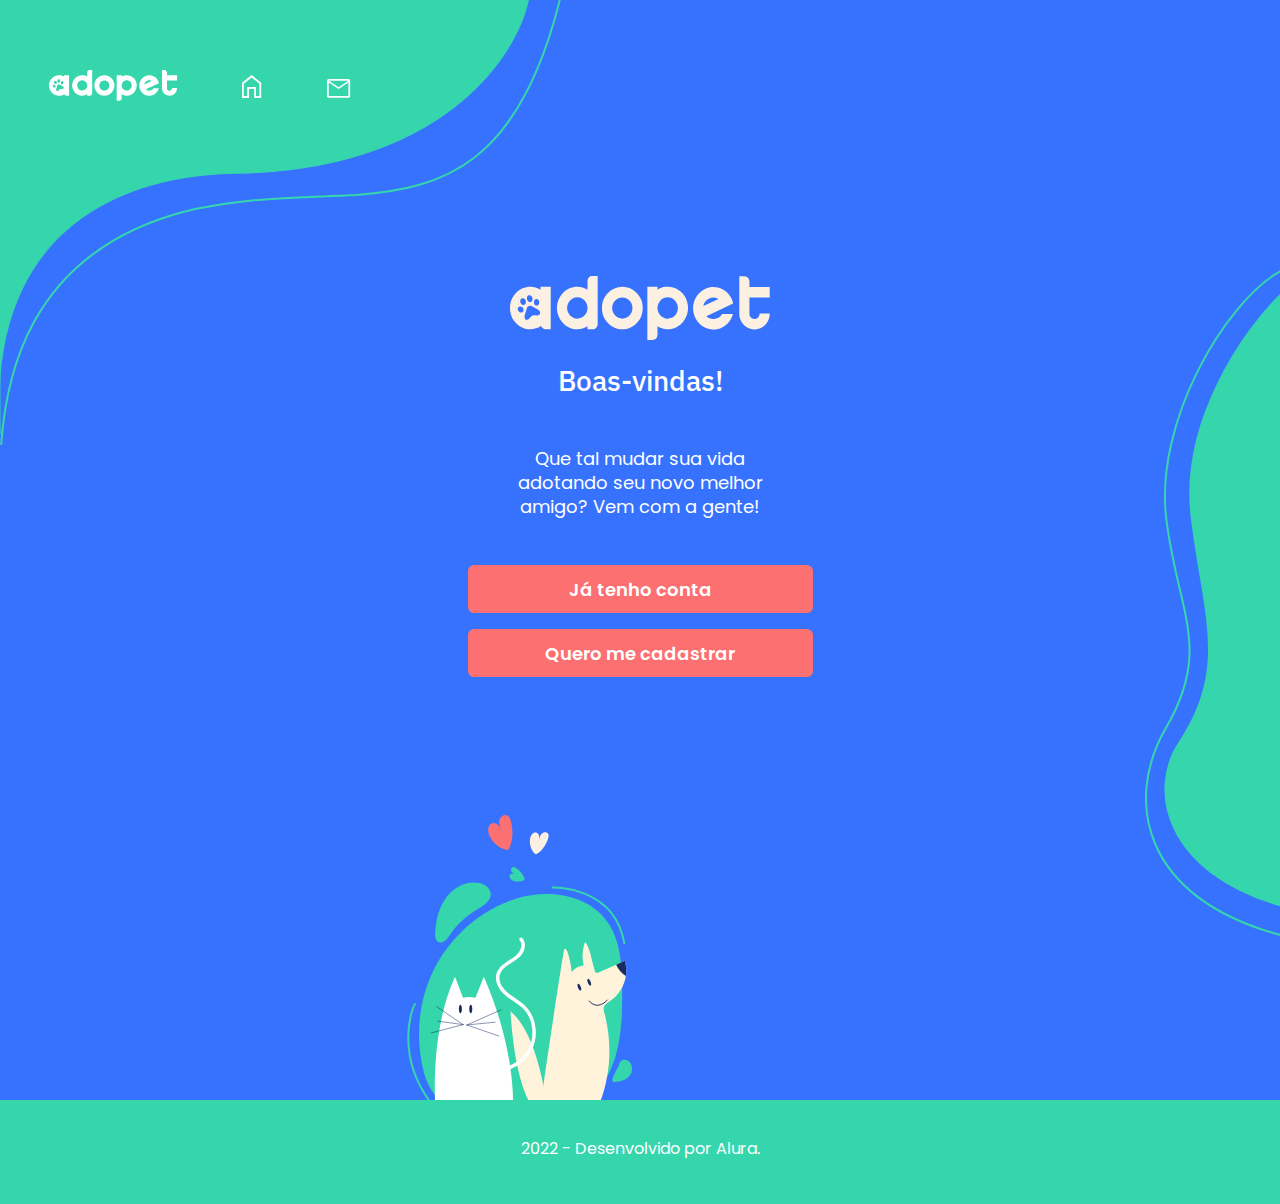
==== index.html @ a68a3a3e "first commit" ====
<!DOCTYPE html>
<html lang="pt-br">
<head>
    <meta charset="UTF-8">
    <meta http-equiv="X-UA-Compatible" content="IE=edge">
    <meta name="viewport" content="width=device-width, initial-scale=1.0">
    <link rel="preconnect" href="https://fonts.googleapis.com">
    <link rel="preconnect" href="https://fonts.gstatic.com" crossorigin>
    <link href="https://fonts.googleapis.com/css2?family=Poppins:wght@400;500;600&display=swap" rel="stylesheet">
    <link rel="preconnect" href="https://fonts.googleapis.com">
    <link rel="preconnect" href="https://fonts.gstatic.com" crossorigin>
    <link href="https://fonts.googleapis.com/css2?family=IBM+Plex+Sans:wght@500&display=swap" rel="stylesheet">
    <link rel="stylesheet" href="reset.css">
    <link rel="stylesheet" href="style.css">
    <title>Adopet</title>
</head>
<body>
    <header>
        <ul class="menu">
            <li class="menu-logo"><img src="img/Logo header.svg"></li>

            <li class="menu-item"><a href="index.html"><img src="img/Casa.svg" alt="ir para pagina inicial"></a></li>
            <li class="menu-item"><a href="mensagens.html"><img src="img/Mensagens.svg" alt="caixa de Mensagens"></a></li>
        </ul>

        <section class="logo-adopet">
            <li class="logo-adopet__item"><img src="img/Logo.svg"></li>
        </section>

        <div class="Titulo__boas-vindas">Boas-vindas!</div>
    </header>

    <figure class="home__backgroud"><img src="img/Forma 2.svg"></figure>
    <figure class="home__backgroud--tablet"><img src="img/home img backgroud.svg"></figure>

    <main>
        <section class="About__adopet">
            <p>Que tal mudar sua vida adotando seu novo melhor amigo? Vem com a gente!</p>
        </section>

        <section class="botao-cadastro__login">
            <button class="botao__item">Já tenho conta</button>
            <button class="botao__item">Quero me cadastrar</button>
        </section>
    </main>

    <figure class="container__pets">
        <img src="img/Ilustração 1.svg" alt="" class="Foto__pets">
    </figure>
        
    <footer class="rodape">
        <p class="rodape__paragrafo">2022 - Desenvolvido por Alura.</p>
    </footer>
</body>
</html>
---- style.css ----
@import url(style/header.css);
@import url(style/pag-login.css);
@import url(style/footer.css);
@import url(style/img_backgroud.css);

:root {
    --preto: black;
    --verde-backgroud:#36D6AD;
    --azul-backgroud: #3772FF;
    --branco: #FFFFFF;
    --vermelho-botao: #FC7071;
    --fonte-poppins:'Poppins';
    --fonte-IBM: 'IBM Plex Sans';
}

body {
    background-color: var(--azul-backgroud);
}
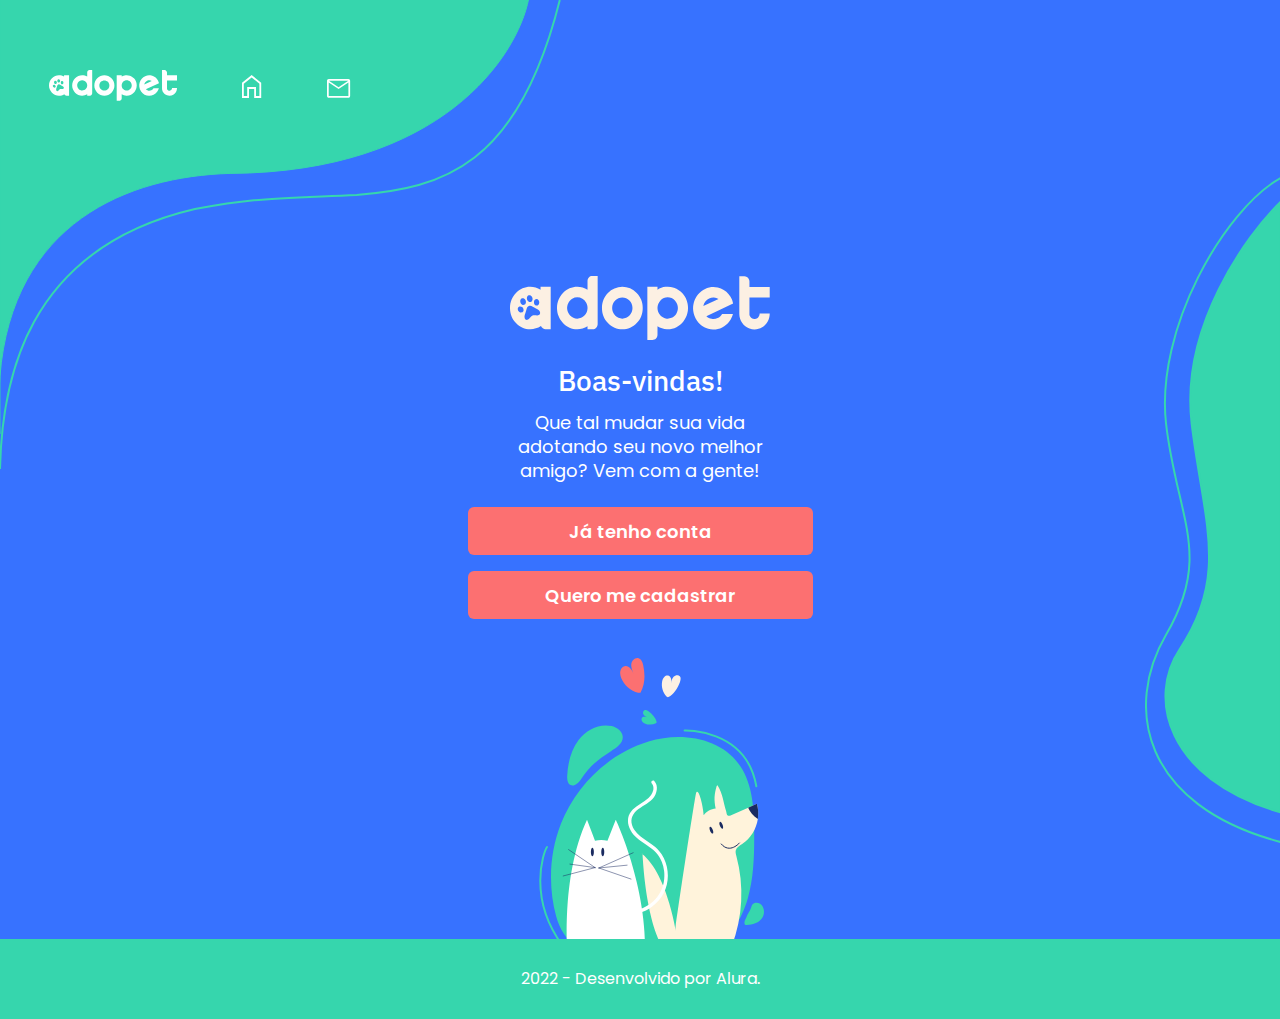
==== commit 84038944: "refatorei o código" ====
--- a/index.html
+++ b/index.html
@@ -14,7 +14,7 @@
     <link rel="stylesheet" href="style.css">
     <title>Adopet</title>
 </head>
-<body>
+<body class="backgroundHome">
     <header>
         <ul class="menu">
             <li class="menu-logo"><img src="img/Logo header.svg"></li>
@@ -23,15 +23,12 @@
             <li class="menu-item"><a href="mensagens.html"><img src="img/Mensagens.svg" alt="caixa de Mensagens"></a></li>
         </ul>
 
-        <section class="logo-adopet">
+        <section class="logoBrancoContainer">
             <li class="logo-adopet__item"><img src="img/Logo.svg"></li>
         </section>
 
         <div class="Titulo__boas-vindas">Boas-vindas!</div>
     </header>
-
-    <figure class="home__backgroud"><img src="img/Forma 2.svg"></figure>
-    <figure class="home__backgroud--tablet"><img src="img/home img backgroud.svg"></figure>
 
     <main>
         <section class="About__adopet">
@@ -39,15 +36,11 @@
         </section>
 
         <section class="botao-cadastro__login">
-            <button class="botao__item">Já tenho conta</button>
-            <button class="botao__item">Quero me cadastrar</button>
+            <a href="login.html"><button class="botao__item">Já tenho conta</button></a>
+            <a href="cadastro.html"><button class="botao__item">Quero me cadastrar</button></a>
         </section>
     </main>
 
-    <figure class="container__pets">
-        <img src="img/Ilustração 1.svg" alt="" class="Foto__pets">
-    </figure>
-        
     <footer class="rodape">
         <p class="rodape__paragrafo">2022 - Desenvolvido por Alura.</p>
     </footer>
--- a/style.css
+++ b/style.css
@@ -1,7 +1,12 @@
 @import url(style/header.css);
-@import url(style/pag-login.css);
+@import url(style/home.css);
 @import url(style/footer.css);
+@import url(style/cadastro.css);
 @import url(style/img_backgroud.css);
+@import url(style/login.css);
+@import url(style/ficha_pets.css);
+@import url(style/mensagem.css);
+@import url(style/perfil.css);
 
 :root {
     --preto: black;
@@ -11,9 +16,11 @@
     --vermelho-botao: #FC7071;
     --fonte-poppins:'Poppins';
     --fonte-IBM: 'IBM Plex Sans';
+    --cinza-claro-fundo: #F6F6F6;
+    --cinza-escuro: #737380;
+    --cinza-claro-fonte-input: #BCBCBC;
 }
 
-body {
+.backgroundHome {
     background-color: var(--azul-backgroud);
-}
-
+}